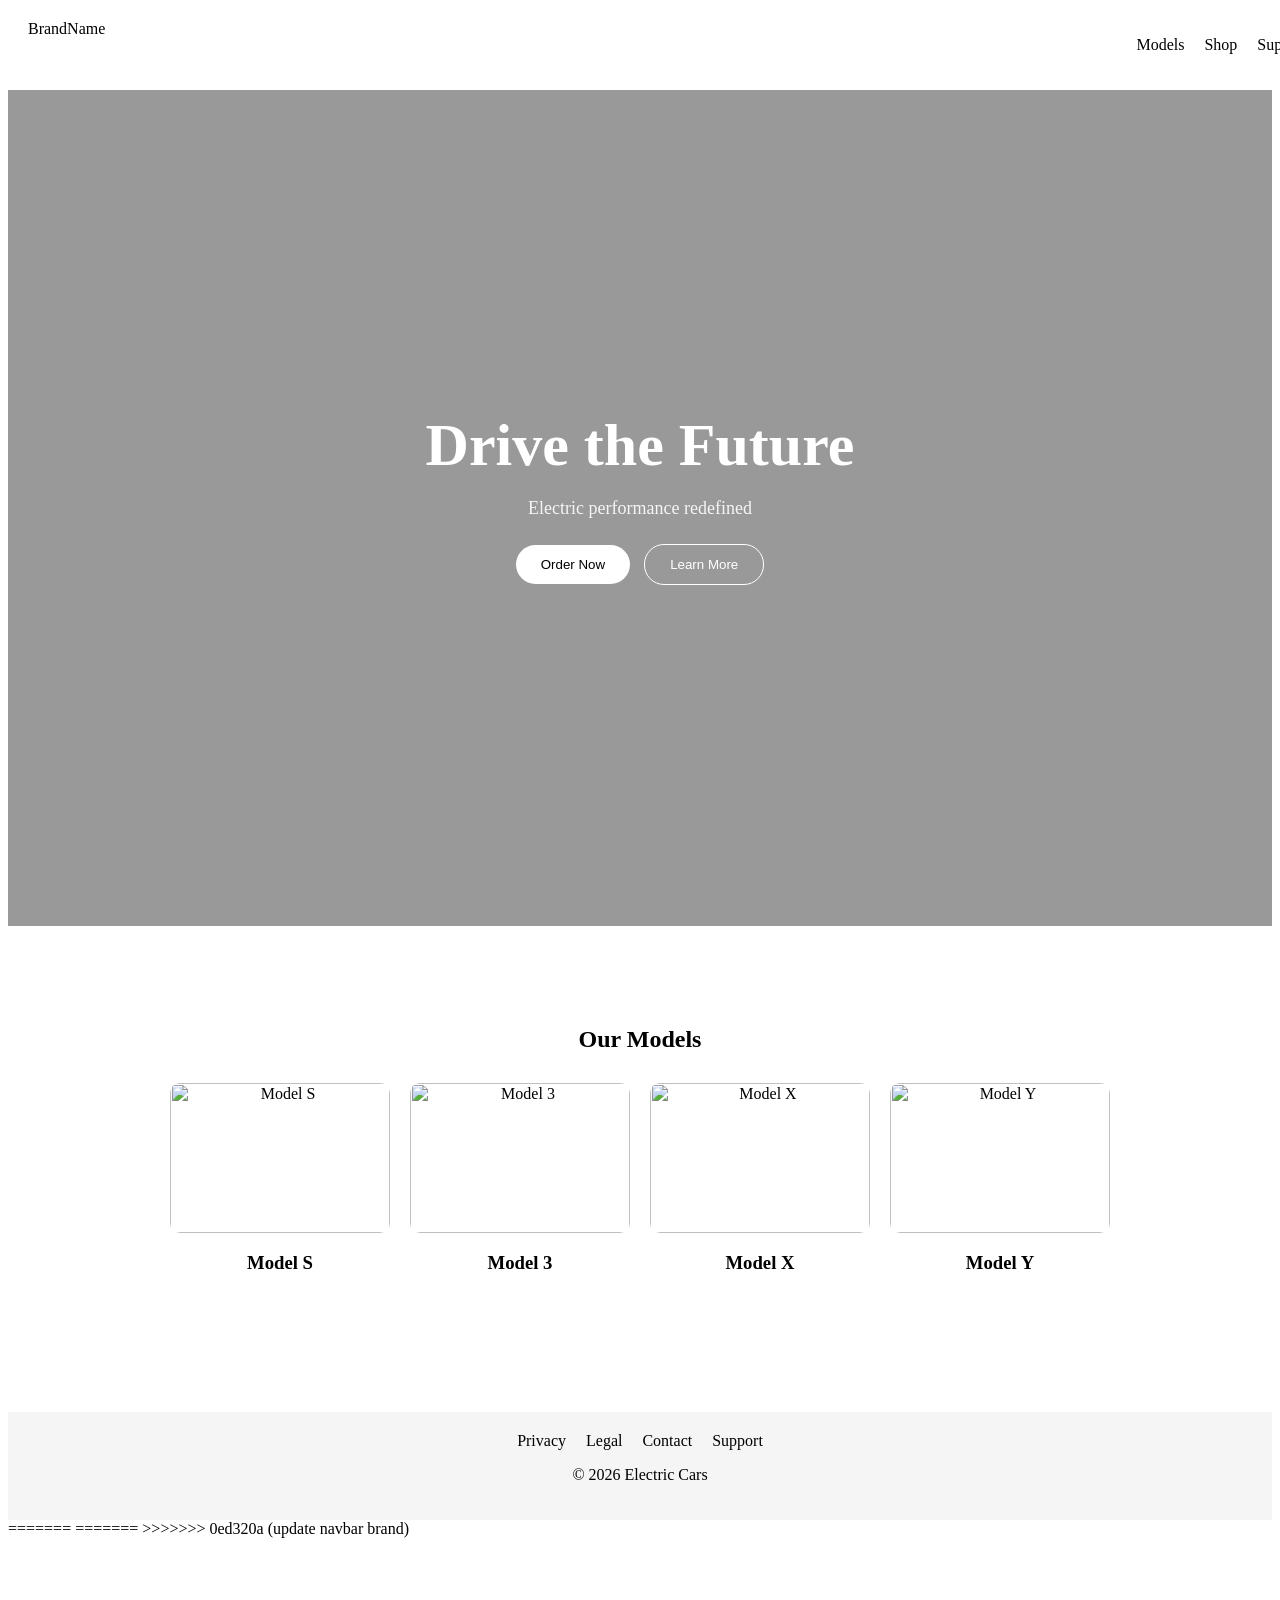
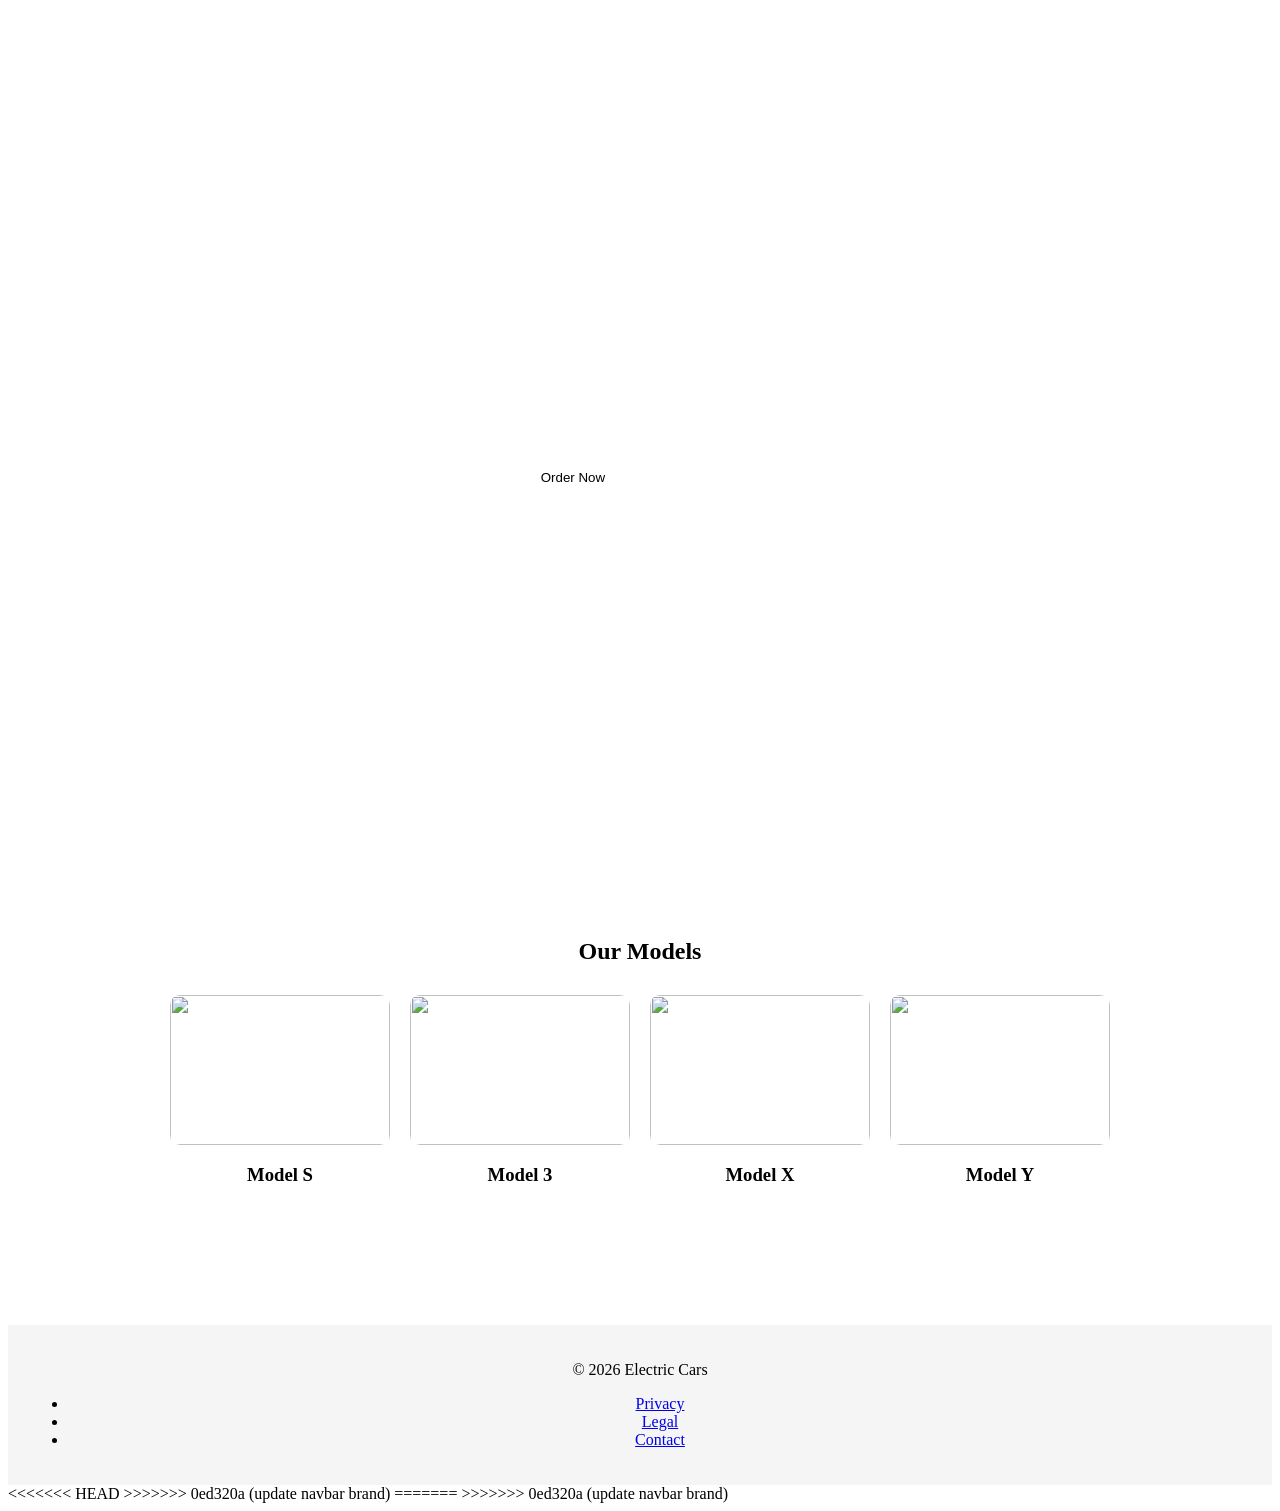
==== index.html @ 350b404e "update navbar brand" ====
<<<<<<< HEAD
<<<<<<< HEAD
<!DOCTYPE html>
<html lang="en">
<head>
  <link rel="stylesheet" href="styles.css">
  <meta charset="UTF-8" />
  <meta name="viewport" content="width=device-width, initial-scale=1.0"/>
  <title>Electric Cars</title>
  <link rel="stylesheet" href="styles.css"/>
</head>

<body>

  <!-- NAVBAR -->
  <nav class="navbar">
    <div class="logo">Electric</div>

    <ul class="nav-links">
      <li><a href="#">Models</a></li>
      <li><a href="#">Shop</a></li>
      <li><a href="#">Support</a></li>
    </ul>
  </nav>

  <!-- HERO -->
  <section class="hero">
    <div class="hero-overlay"></div>

    <div class="hero-content">
      <h1>Drive the Future</h1>
      <p>Electric performance redefined</p>

      <div class="buttons">
        <button class="btn primary">Order Now</button>
        <button class="btn secondary">Learn More</button>
      </div>
    </div>
  </section>

  <!-- MODELS -->
  <section class="models">
    <h2>Our Models</h2>

    <div class="model-grid">

      <div class="card">
        <img src="assets/model-s.jpg" alt="Model S">
        <h3>Model S</h3>
      </div>

      <div class="card">
        <img src="assets/model-3.jpg" alt="Model 3">
        <h3>Model 3</h3>
      </div>

      <div class="card">
        <img src="assets/model-x.jpg" alt="Model X">
        <h3>Model X</h3>
      </div>

      <div class="card">
        <img src="assets/model-y.jpg" alt="Model Y">
        <h3>Model Y</h3>
      </div>

    </div>
  </section>

  <!-- FOOTER -->
  <footer>
    <div class="footer-links">
      <a href="#">Privacy</a>
      <a href="#">Legal</a>
      <a href="#">Contact</a>
      <a href="#">Support</a>
    </div>

    <p>© 2026 Electric Cars</p>
  </footer>

</body>
</html>
=======
=======
>>>>>>> 0ed320a (update navbar brand)
<!DOCTYPE html>
<html lang="en">
<head>
  <meta charset="UTF-8">
  <meta name="viewport" content="width=device-width, initial-scale=1.0">
  <title>Electric Cars Landing Page</title>
  <link rel="stylesheet" href="styles.css">
</head>

<body>

  <!-- NAVBAR -->
  <nav class="navbar">
    <div class="logo">BrandName</div>

    <ul class="nav-links">
      <li><a href="#">Models</a></li>
      <li><a href="#">Shop</a></li>
      <li><a href="#">Support</a></li>
    </ul>
  </nav>


  <!-- HERO SECTION -->
  <section class="hero">
    <div class="hero-content">
      <h1>Your Main Headline Here</h1>
      <p>Your short tagline goes here</p>

      <div class="buttons">
        <button class="btn primary">Order Now</button>
        <button class="btn secondary">Learn More</button>
      </div>
    </div>
  </section>


  <!-- MODELS SECTION -->
  <section class="models">
    <h2>Our Models</h2>

    <div class="model-grid">

      <div class="card">
        <img src="assets/model-s.jpg" alt="">
        <h3>Model S</h3>
      </div>

      <div class="card">
        <img src="assets/model-3.jpg" alt="">
        <h3>Model 3</h3>
      </div>

      <div class="card">
        <img src="assets/model-x.jpg" alt="">
        <h3>Model X</h3>
      </div>

      <div class="card">
        <img src="assets/model-y.jpg" alt="">
        <h3>Model Y</h3>
      </div>

    </div>
  </section>


  <!-- FOOTER -->
  <footer>
    <p>© 2026 Electric Cars</p>

    <ul>
      <li><a href="#">Privacy</a></li>
      <li><a href="#">Legal</a></li>
      <li><a href="#">Contact</a></li>
    </ul>
  </footer>

</body>
<<<<<<< HEAD
</html>
>>>>>>> 0ed320a (update navbar brand)
=======
</html>
>>>>>>> 0ed320a (update navbar brand)
---- styles.css ----
<<<<<<< HEAD
<<<<<<< HEAD
/* RESET */
* {
  margin: 0;
  padding: 0;
  box-sizing: border-box;
  font-family: Arial, sans-serif;
}

/* NAVBAR */
.navbar {
  position: fixed;
  width: 100%;
  top: 0;
  display: flex;
  justify-content: space-between;
  padding: 20px;
  background: white;
  z-index: 1000;
}

.nav-links {
  display: flex;
  list-style: none;
  gap: 20px;
}

.nav-links a {
  text-decoration: none;
  color: black;
}

/* HERO */
.hero {
  height: 100vh;
  background: url("assets/hero.jpg") center/cover no-repeat;
  display: flex;
  align-items: center;
  justify-content: center;
  text-align: center;
  position: relative;
  color: white;
}

.hero-overlay {
  position: absolute;
  width: 100%;
  height: 100%;
  background: rgba(0,0,0,0.4);
}

.hero-content {
  position: relative;
  z-index: 2;
}

.hero h1 {
  font-size: 60px;
  margin-bottom: 10px;
}

.hero p {
  font-size: 18px;
  margin-bottom: 20px;
  opacity: 0.9;
}

/* BUTTONS */
.btn {
  padding: 12px 25px;
  border: none;
  cursor: pointer;
  margin: 5px;
  transition: 0.3s;
  border-radius: 20px;
}

.primary {
  background: white;
  color: black;
}

.secondary {
  background: transparent;
  border: 1px solid white;
  color: white;
}

.btn:hover {
  transform: scale(1.05);
}

/* MODELS */
.models {
  padding: 80px 20px;
  text-align: center;
}

.model-grid {
  display: flex;
  justify-content: center;
  gap: 20px;
  flex-wrap: wrap;
  margin-top: 30px;
}

.card {
  width: 220px;
  transition: 0.3s;
}

.card img {
  width: 100%;
  height: 150px;
  object-fit: cover;
  border-radius: 10px;
}

.card:hover {
  transform: translateY(-10px);
}

/* FOOTER */
footer {
  background: #f5f5f5;
  text-align: center;
  padding: 20px;
  margin-top: 40px;
}

.footer-links {
  display: flex;
  justify-content: center;
  gap: 20px;
  margin-bottom: 10px;
}

.footer-links a {
  text-decoration: none;
  color: black;
}

/* RESPONSIVE */
@media (max-width: 768px) {
  .hero h1 {
    font-size: 35px;
  }

  .model-grid {
    flex-direction: column;
    align-items: center;
  }
=======
=======
>>>>>>> 0ed320a (update navbar brand)
* {
  margin: 0;
  padding: 0;
  box-sizing: border-box;
  font-family: Arial, sans-serif;
}

/* NAVBAR */
.navbar {
  display: flex;
  justify-content: space-between;
  padding: 20px;
  position: sticky;
  top: 0;
  background: white;
}

.nav-links {
  display: flex;
  gap: 20px;
  list-style: none;
}

/* HERO */
.hero {
  height: 90vh;
  background: url("assets/hero.jpg") center/cover no-repeat;
  display: flex;
  align-items: center;
  padding-left: 50px;
  color: white;
}

.hero-content h1 {
  font-size: 50px;
}

/* BUTTONS */
.btn {
  padding: 10px 20px;
  border: none;
  cursor: pointer;
  margin-right: 10px;
}

.primary {
  background: white;
  color: black;
}

.secondary {
  background: transparent;
  border: 1px solid white;
  color: white;
}

/* MODELS */
.models {
  padding: 50px;
  text-align: center;
}

.model-grid {
  display: flex;
  justify-content: center;
  gap: 20px;
  flex-wrap: wrap;
}

.card {
  width: 200px;
}

.card img {
  width: 100%;
  border-radius: 10px;
}

/* FOOTER */
footer {
  display: flex;
  justify-content: space-between;
  padding: 20px;
  background: #f5f5f5;
}

footer ul {
  display: flex;
  gap: 15px;
  list-style: none;
}

/* RESPONSIVE (BONUS) */
@media (max-width: 768px) {
  .hero-content h1 {
    font-size: 30px;
  }

  .model-grid {
    flex-direction: column;
    align-items: center;
  }

  footer {
    flex-direction: column;
    gap: 10px;
    text-align: center;
  }
<<<<<<< HEAD
>>>>>>> 0ed320a (update navbar brand)
=======
>>>>>>> 0ed320a (update navbar brand)
}
---- styles.css ----
<<<<<<< HEAD
<<<<<<< HEAD
/* RESET */
* {
  margin: 0;
  padding: 0;
  box-sizing: border-box;
  font-family: Arial, sans-serif;
}

/* NAVBAR */
.navbar {
  position: fixed;
  width: 100%;
  top: 0;
  display: flex;
  justify-content: space-between;
  padding: 20px;
  background: white;
  z-index: 1000;
}

.nav-links {
  display: flex;
  list-style: none;
  gap: 20px;
}

.nav-links a {
  text-decoration: none;
  color: black;
}

/* HERO */
.hero {
  height: 100vh;
  background: url("assets/hero.jpg") center/cover no-repeat;
  display: flex;
  align-items: center;
  justify-content: center;
  text-align: center;
  position: relative;
  color: white;
}

.hero-overlay {
  position: absolute;
  width: 100%;
  height: 100%;
  background: rgba(0,0,0,0.4);
}

.hero-content {
  position: relative;
  z-index: 2;
}

.hero h1 {
  font-size: 60px;
  margin-bottom: 10px;
}

.hero p {
  font-size: 18px;
  margin-bottom: 20px;
  opacity: 0.9;
}

/* BUTTONS */
.btn {
  padding: 12px 25px;
  border: none;
  cursor: pointer;
  margin: 5px;
  transition: 0.3s;
  border-radius: 20px;
}

.primary {
  background: white;
  color: black;
}

.secondary {
  background: transparent;
  border: 1px solid white;
  color: white;
}

.btn:hover {
  transform: scale(1.05);
}

/* MODELS */
.models {
  padding: 80px 20px;
  text-align: center;
}

.model-grid {
  display: flex;
  justify-content: center;
  gap: 20px;
  flex-wrap: wrap;
  margin-top: 30px;
}

.card {
  width: 220px;
  transition: 0.3s;
}

.card img {
  width: 100%;
  height: 150px;
  object-fit: cover;
  border-radius: 10px;
}

.card:hover {
  transform: translateY(-10px);
}

/* FOOTER */
footer {
  background: #f5f5f5;
  text-align: center;
  padding: 20px;
  margin-top: 40px;
}

.footer-links {
  display: flex;
  justify-content: center;
  gap: 20px;
  margin-bottom: 10px;
}

.footer-links a {
  text-decoration: none;
  color: black;
}

/* RESPONSIVE */
@media (max-width: 768px) {
  .hero h1 {
    font-size: 35px;
  }

  .model-grid {
    flex-direction: column;
    align-items: center;
  }
=======
=======
>>>>>>> 0ed320a (update navbar brand)
* {
  margin: 0;
  padding: 0;
  box-sizing: border-box;
  font-family: Arial, sans-serif;
}

/* NAVBAR */
.navbar {
  display: flex;
  justify-content: space-between;
  padding: 20px;
  position: sticky;
  top: 0;
  background: white;
}

.nav-links {
  display: flex;
  gap: 20px;
  list-style: none;
}

/* HERO */
.hero {
  height: 90vh;
  background: url("assets/hero.jpg") center/cover no-repeat;
  display: flex;
  align-items: center;
  padding-left: 50px;
  color: white;
}

.hero-content h1 {
  font-size: 50px;
}

/* BUTTONS */
.btn {
  padding: 10px 20px;
  border: none;
  cursor: pointer;
  margin-right: 10px;
}

.primary {
  background: white;
  color: black;
}

.secondary {
  background: transparent;
  border: 1px solid white;
  color: white;
}

/* MODELS */
.models {
  padding: 50px;
  text-align: center;
}

.model-grid {
  display: flex;
  justify-content: center;
  gap: 20px;
  flex-wrap: wrap;
}

.card {
  width: 200px;
}

.card img {
  width: 100%;
  border-radius: 10px;
}

/* FOOTER */
footer {
  display: flex;
  justify-content: space-between;
  padding: 20px;
  background: #f5f5f5;
}

footer ul {
  display: flex;
  gap: 15px;
  list-style: none;
}

/* RESPONSIVE (BONUS) */
@media (max-width: 768px) {
  .hero-content h1 {
    font-size: 30px;
  }

  .model-grid {
    flex-direction: column;
    align-items: center;
  }

  footer {
    flex-direction: column;
    gap: 10px;
    text-align: center;
  }
<<<<<<< HEAD
>>>>>>> 0ed320a (update navbar brand)
=======
>>>>>>> 0ed320a (update navbar brand)
}
---- styles.css ----
<<<<<<< HEAD
<<<<<<< HEAD
/* RESET */
* {
  margin: 0;
  padding: 0;
  box-sizing: border-box;
  font-family: Arial, sans-serif;
}

/* NAVBAR */
.navbar {
  position: fixed;
  width: 100%;
  top: 0;
  display: flex;
  justify-content: space-between;
  padding: 20px;
  background: white;
  z-index: 1000;
}

.nav-links {
  display: flex;
  list-style: none;
  gap: 20px;
}

.nav-links a {
  text-decoration: none;
  color: black;
}

/* HERO */
.hero {
  height: 100vh;
  background: url("assets/hero.jpg") center/cover no-repeat;
  display: flex;
  align-items: center;
  justify-content: center;
  text-align: center;
  position: relative;
  color: white;
}

.hero-overlay {
  position: absolute;
  width: 100%;
  height: 100%;
  background: rgba(0,0,0,0.4);
}

.hero-content {
  position: relative;
  z-index: 2;
}

.hero h1 {
  font-size: 60px;
  margin-bottom: 10px;
}

.hero p {
  font-size: 18px;
  margin-bottom: 20px;
  opacity: 0.9;
}

/* BUTTONS */
.btn {
  padding: 12px 25px;
  border: none;
  cursor: pointer;
  margin: 5px;
  transition: 0.3s;
  border-radius: 20px;
}

.primary {
  background: white;
  color: black;
}

.secondary {
  background: transparent;
  border: 1px solid white;
  color: white;
}

.btn:hover {
  transform: scale(1.05);
}

/* MODELS */
.models {
  padding: 80px 20px;
  text-align: center;
}

.model-grid {
  display: flex;
  justify-content: center;
  gap: 20px;
  flex-wrap: wrap;
  margin-top: 30px;
}

.card {
  width: 220px;
  transition: 0.3s;
}

.card img {
  width: 100%;
  height: 150px;
  object-fit: cover;
  border-radius: 10px;
}

.card:hover {
  transform: translateY(-10px);
}

/* FOOTER */
footer {
  background: #f5f5f5;
  text-align: center;
  padding: 20px;
  margin-top: 40px;
}

.footer-links {
  display: flex;
  justify-content: center;
  gap: 20px;
  margin-bottom: 10px;
}

.footer-links a {
  text-decoration: none;
  color: black;
}

/* RESPONSIVE */
@media (max-width: 768px) {
  .hero h1 {
    font-size: 35px;
  }

  .model-grid {
    flex-direction: column;
    align-items: center;
  }
=======
=======
>>>>>>> 0ed320a (update navbar brand)
* {
  margin: 0;
  padding: 0;
  box-sizing: border-box;
  font-family: Arial, sans-serif;
}

/* NAVBAR */
.navbar {
  display: flex;
  justify-content: space-between;
  padding: 20px;
  position: sticky;
  top: 0;
  background: white;
}

.nav-links {
  display: flex;
  gap: 20px;
  list-style: none;
}

/* HERO */
.hero {
  height: 90vh;
  background: url("assets/hero.jpg") center/cover no-repeat;
  display: flex;
  align-items: center;
  padding-left: 50px;
  color: white;
}

.hero-content h1 {
  font-size: 50px;
}

/* BUTTONS */
.btn {
  padding: 10px 20px;
  border: none;
  cursor: pointer;
  margin-right: 10px;
}

.primary {
  background: white;
  color: black;
}

.secondary {
  background: transparent;
  border: 1px solid white;
  color: white;
}

/* MODELS */
.models {
  padding: 50px;
  text-align: center;
}

.model-grid {
  display: flex;
  justify-content: center;
  gap: 20px;
  flex-wrap: wrap;
}

.card {
  width: 200px;
}

.card img {
  width: 100%;
  border-radius: 10px;
}

/* FOOTER */
footer {
  display: flex;
  justify-content: space-between;
  padding: 20px;
  background: #f5f5f5;
}

footer ul {
  display: flex;
  gap: 15px;
  list-style: none;
}

/* RESPONSIVE (BONUS) */
@media (max-width: 768px) {
  .hero-content h1 {
    font-size: 30px;
  }

  .model-grid {
    flex-direction: column;
    align-items: center;
  }

  footer {
    flex-direction: column;
    gap: 10px;
    text-align: center;
  }
<<<<<<< HEAD
>>>>>>> 0ed320a (update navbar brand)
=======
>>>>>>> 0ed320a (update navbar brand)
}
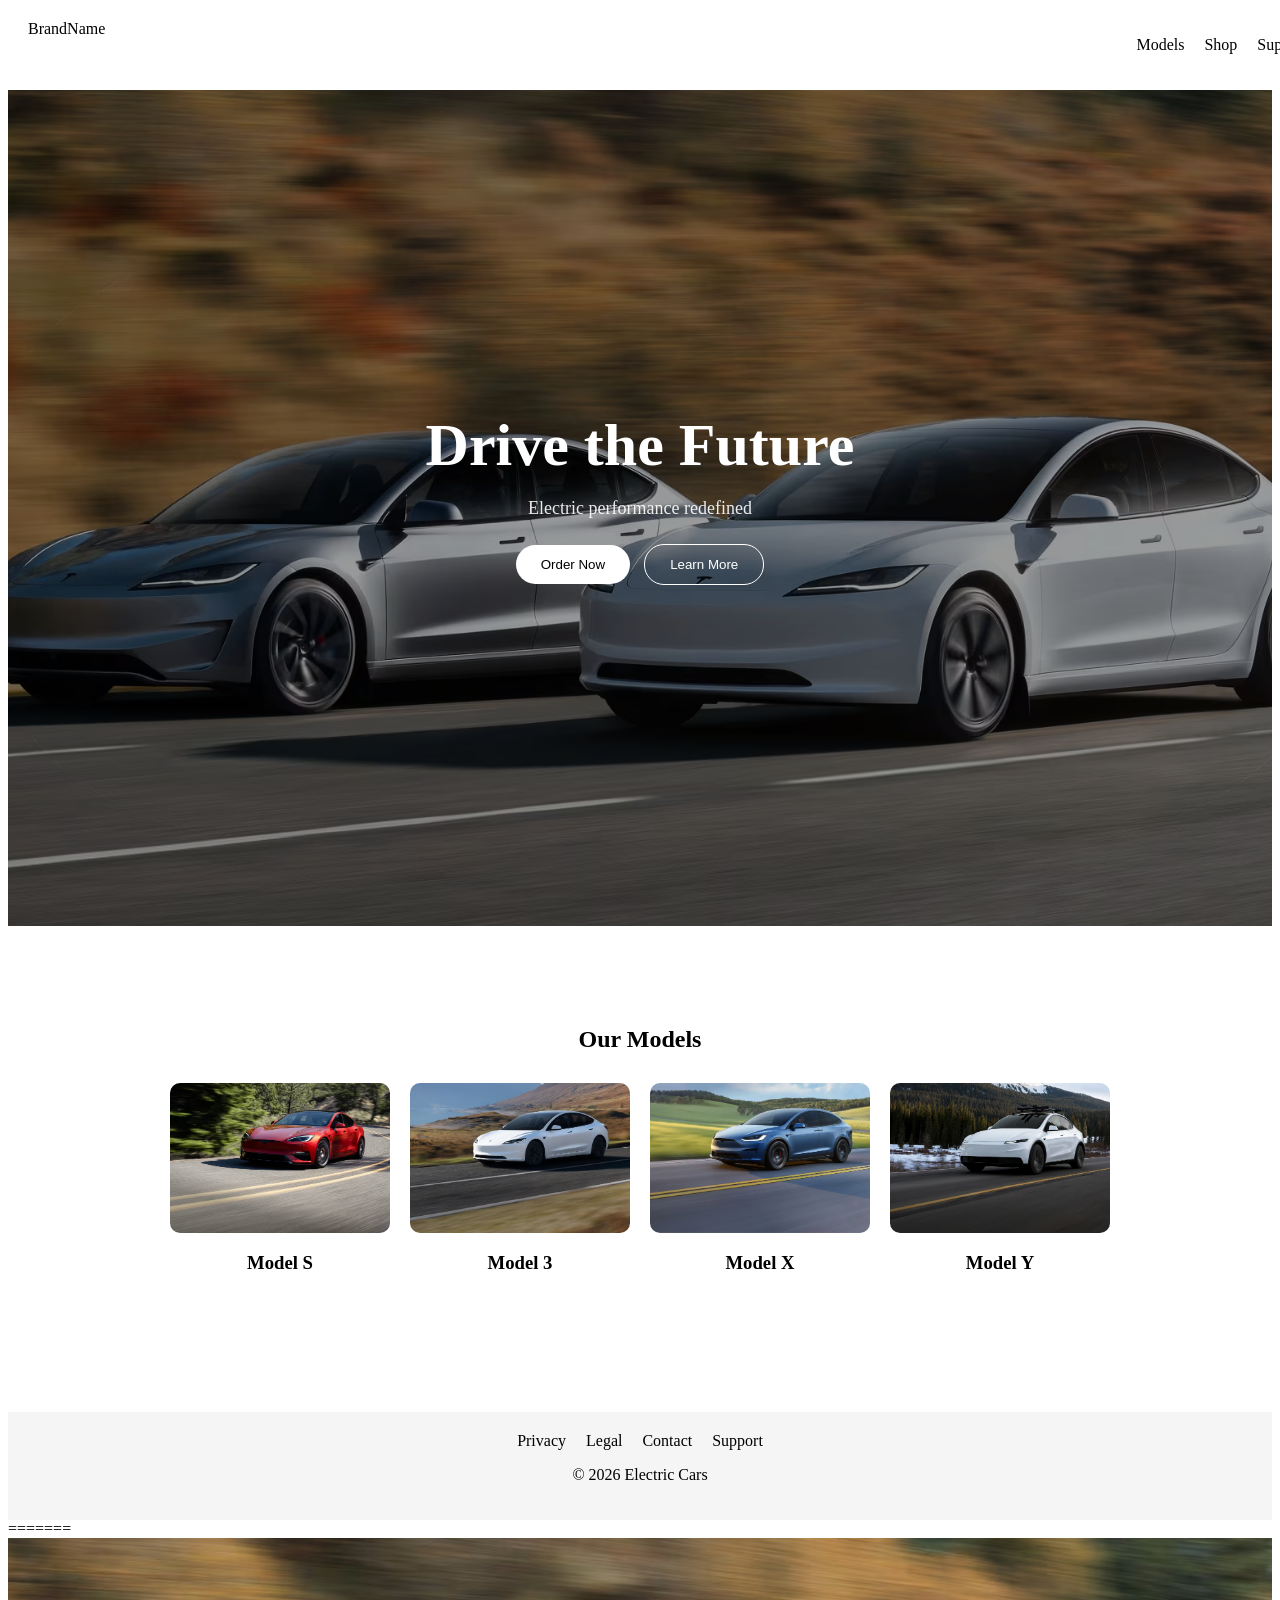
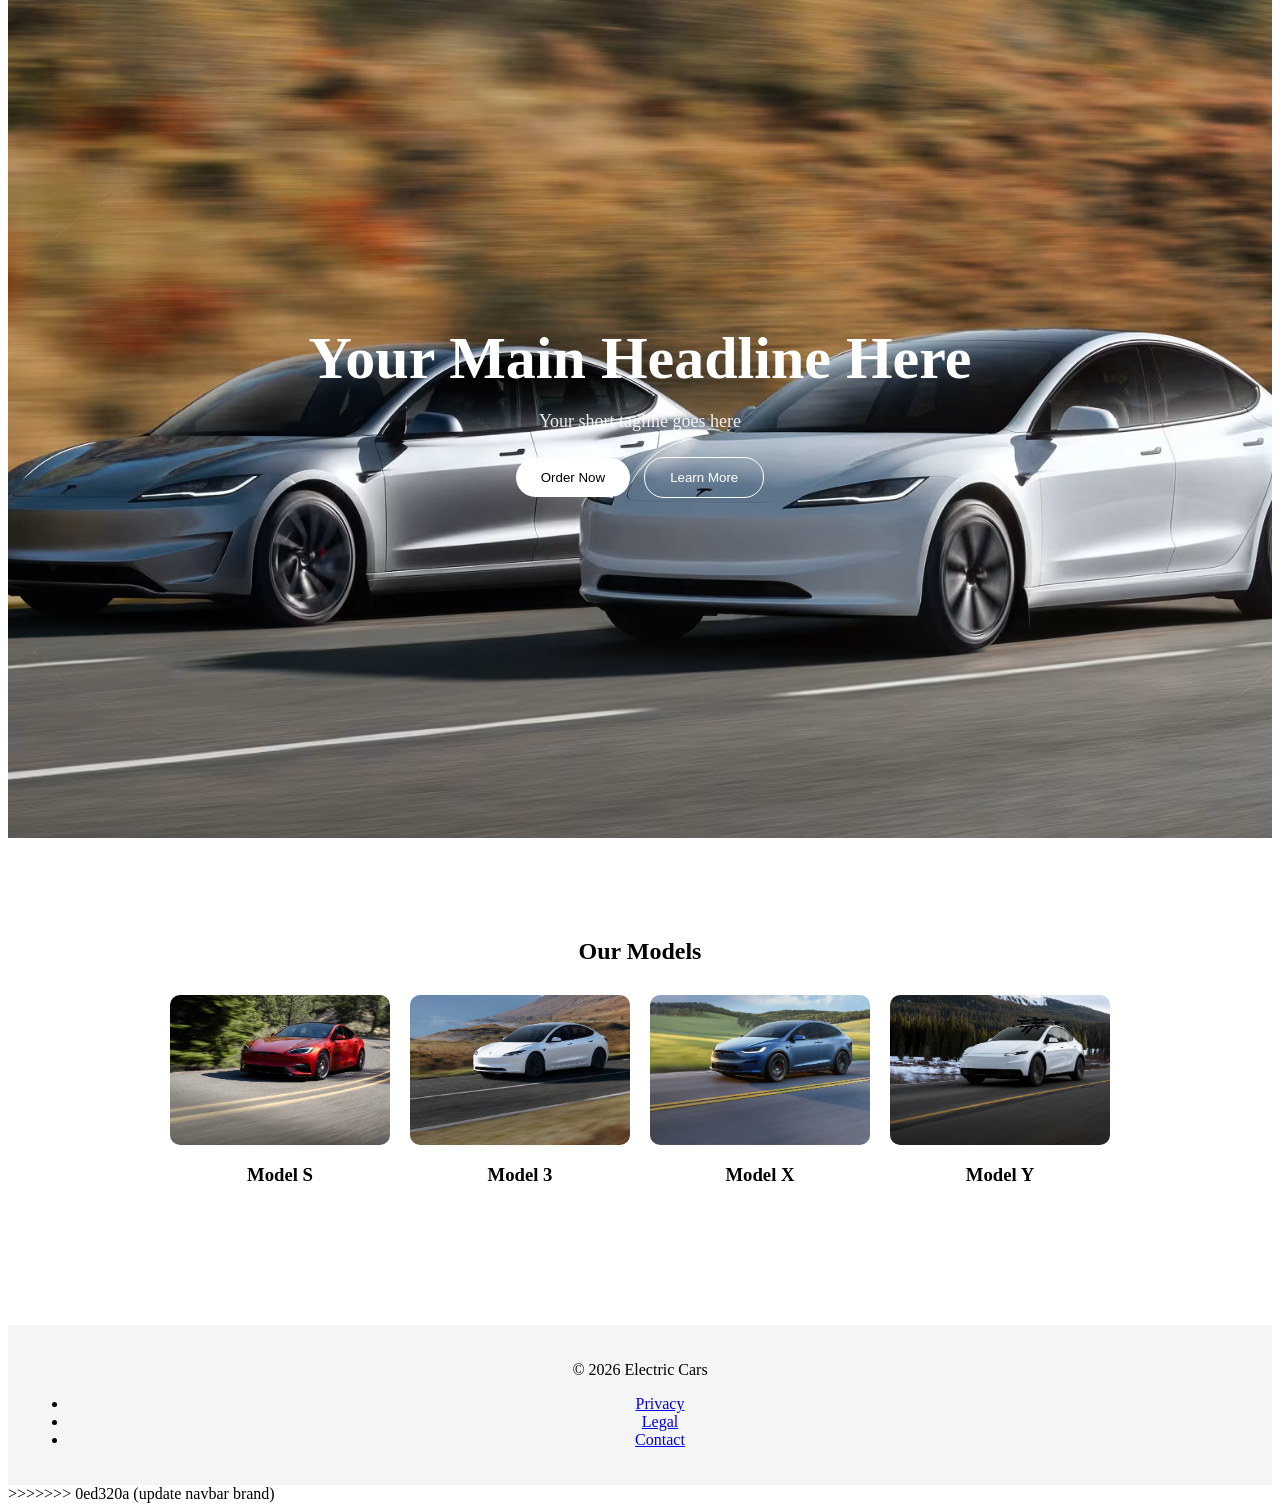
==== commit feeb020e: "Add files via upload" ====
--- a/index.html
+++ b/index.html
@@ -1,4 +1,3 @@
-<<<<<<< HEAD
 <<<<<<< HEAD
 <!DOCTYPE html>
 <html lang="en">
@@ -82,8 +81,6 @@
 </body>
 </html>
 =======
-=======
->>>>>>> 0ed320a (update navbar brand)
 <!DOCTYPE html>
 <html lang="en">
 <head>
@@ -163,9 +160,5 @@
   </footer>
 
 </body>
-<<<<<<< HEAD
 </html>
 >>>>>>> 0ed320a (update navbar brand)
-=======
-</html>
->>>>>>> 0ed320a (update navbar brand)
--- a/styles.css
+++ b/styles.css
@@ -1,4 +1,3 @@
-<<<<<<< HEAD
 <<<<<<< HEAD
 /* RESET */
 * {
@@ -152,8 +151,6 @@
     align-items: center;
   }
 =======
-=======
->>>>>>> 0ed320a (update navbar brand)
 * {
   margin: 0;
   padding: 0;
@@ -262,8 +259,5 @@
     gap: 10px;
     text-align: center;
   }
-<<<<<<< HEAD
->>>>>>> 0ed320a (update navbar brand)
-=======
 >>>>>>> 0ed320a (update navbar brand)
 }
--- a/styles.css
+++ b/styles.css
@@ -1,4 +1,3 @@
-<<<<<<< HEAD
 <<<<<<< HEAD
 /* RESET */
 * {
@@ -152,8 +151,6 @@
     align-items: center;
   }
 =======
-=======
->>>>>>> 0ed320a (update navbar brand)
 * {
   margin: 0;
   padding: 0;
@@ -262,8 +259,5 @@
     gap: 10px;
     text-align: center;
   }
-<<<<<<< HEAD
->>>>>>> 0ed320a (update navbar brand)
-=======
 >>>>>>> 0ed320a (update navbar brand)
 }
--- a/styles.css
+++ b/styles.css
@@ -1,4 +1,3 @@
-<<<<<<< HEAD
 <<<<<<< HEAD
 /* RESET */
 * {
@@ -152,8 +151,6 @@
     align-items: center;
   }
 =======
-=======
->>>>>>> 0ed320a (update navbar brand)
 * {
   margin: 0;
   padding: 0;
@@ -262,8 +259,5 @@
     gap: 10px;
     text-align: center;
   }
-<<<<<<< HEAD
->>>>>>> 0ed320a (update navbar brand)
-=======
 >>>>>>> 0ed320a (update navbar brand)
 }
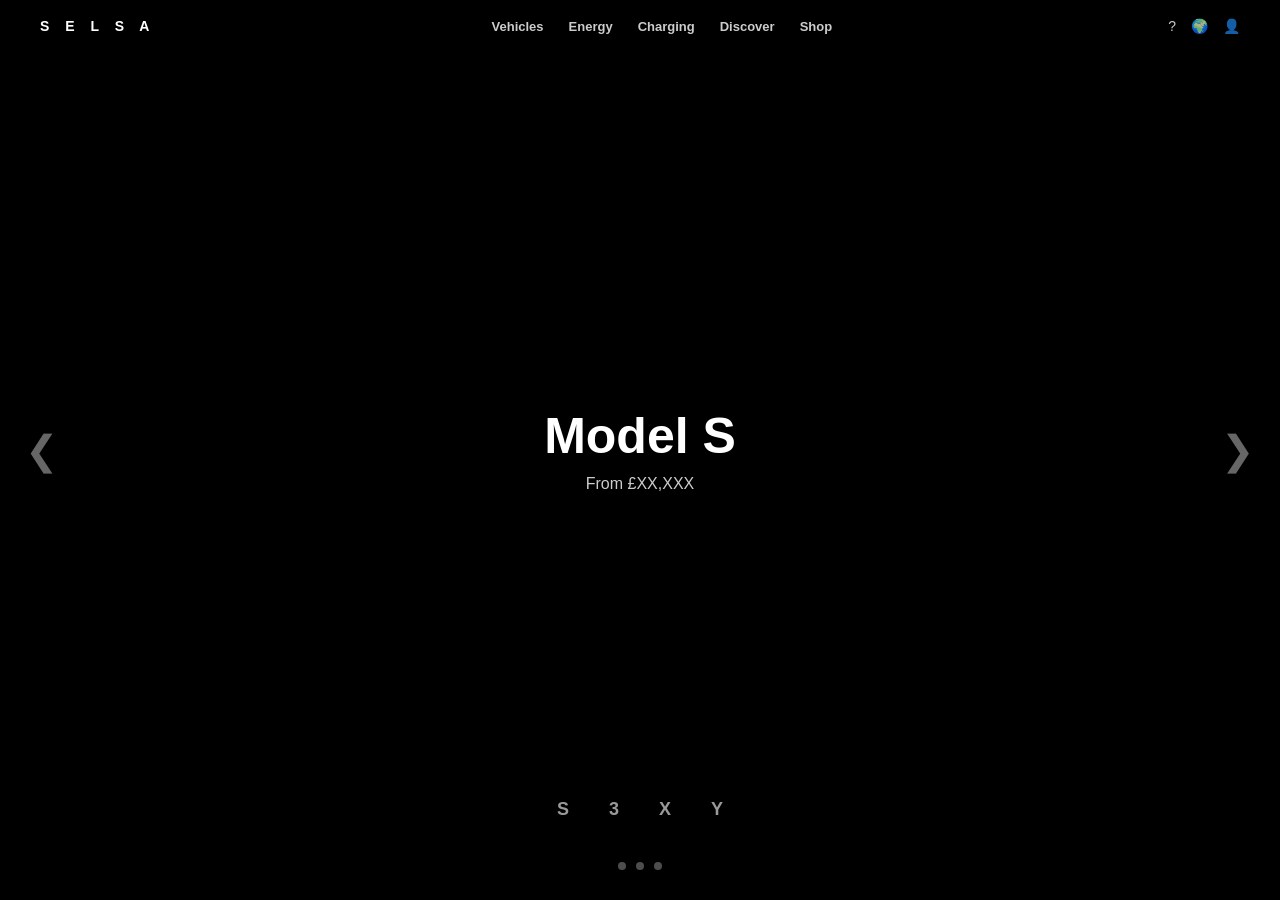
==== commit f00c86bf: "update UI / layout changes" ====
--- a/index.html
+++ b/index.html
@@ -1,164 +1,209 @@
-<<<<<<< HEAD
 <!DOCTYPE html>
 <html lang="en">
 <head>
-  <link rel="stylesheet" href="styles.css">
-  <meta charset="UTF-8" />
-  <meta name="viewport" content="width=device-width, initial-scale=1.0"/>
-  <title>Electric Cars</title>
-  <link rel="stylesheet" href="styles.css"/>
+<meta charset="UTF-8">
+<meta name="viewport" content="width=device-width, initial-scale=1.0">
+<title>SELSA Clone</title>
+
+<style>
+* {
+  margin: 0;
+  padding: 0;
+  box-sizing: border-box;
+  font-family: Arial, sans-serif;
+}
+
+body {
+  background: black;
+  color: white;
+}
+
+/* ================= NAVBAR ================= */
+nav {
+  position: fixed;
+  top: 0;
+  width: 100%;
+  display: flex;
+  justify-content: space-between;
+  align-items: center;
+  padding: 18px 40px;
+  z-index: 1000;
+}
+
+/* LEFT LOGO */
+.logo {
+  font-weight: bold;
+  letter-spacing: 6px;
+  font-size: 14px;
+}
+
+/* CENTER MENU */
+.menu {
+  display: flex;
+  gap: 25px;
+  font-weight: 600;
+  font-size: 13px;
+}
+
+.menu a {
+  text-decoration: none;
+  color: white;
+  opacity: 0.8;
+  transition: 0.3s;
+}
+
+.menu a:hover {
+  opacity: 1;
+}
+
+/* RIGHT ICONS */
+.icons {
+  display: flex;
+  gap: 15px;
+  font-size: 14px;
+  opacity: 0.8;
+}
+
+/* ================= HERO ================= */
+.hero {
+  height: 100vh;
+  background: url("https://tesla-cdn.thron.com/delivery/public/image/tesla/Model-S-Hero") center/cover no-repeat;
+  display: flex;
+  flex-direction: column;
+  justify-content: center;
+  align-items: center;
+  text-align: center;
+  position: relative;
+}
+
+/* MODEL TEXT */
+.hero h1 {
+  font-size: 50px;
+  font-weight: bold;
+}
+
+.hero p {
+  margin-top: 10px;
+  opacity: 0.8;
+}
+
+/* ================= ARROWS ================= */
+.arrow {
+  position: absolute;
+  top: 50%;
+  transform: translateY(-50%);
+  font-size: 40px;
+  opacity: 0.4;
+  cursor: pointer;
+  transition: 0.3s;
+}
+
+.arrow:hover {
+  opacity: 1;
+  transform: translateY(-50%) scale(1.2);
+}
+
+.left {
+  left: 25px;
+}
+
+.right {
+  right: 25px;
+}
+
+/* ================= DOTS ================= */
+.dots {
+  position: absolute;
+  bottom: 30px;
+  display: flex;
+  gap: 10px;
+}
+
+.dots span {
+  width: 8px;
+  height: 8px;
+  border-radius: 50%;
+  background: white;
+  opacity: 0.3;
+  transition: 0.3s;
+  cursor: pointer;
+}
+
+.dots span:hover {
+  opacity: 1;
+  transform: scale(1.5);
+}
+
+/* ================= MODELS ================= */
+.models {
+  position: absolute;
+  bottom: 80px;
+  display: flex;
+  gap: 40px;
+  font-size: 18px;
+  font-weight: bold;
+}
+
+.models div {
+  opacity: 0.6;
+  transition: 0.3s;
+  cursor: pointer;
+}
+
+.models div:hover {
+  opacity: 1;
+  transform: scale(1.1);
+}
+
+</style>
 </head>
 
 <body>
 
-  <!-- NAVBAR -->
-  <nav class="navbar">
-    <div class="logo">Electric</div>
-
-    <ul class="nav-links">
-      <li><a href="#">Models</a></li>
-      <li><a href="#">Shop</a></li>
-      <li><a href="#">Support</a></li>
-    </ul>
-  </nav>
-
-  <!-- HERO -->
-  <section class="hero">
-    <div class="hero-overlay"></div>
-
-    <div class="hero-content">
-      <h1>Drive the Future</h1>
-      <p>Electric performance redefined</p>
-
-      <div class="buttons">
-        <button class="btn primary">Order Now</button>
-        <button class="btn secondary">Learn More</button>
-      </div>
-    </div>
-  </section>
+<!-- ================= NAVBAR ================= -->
+<nav>
+  <div class="logo">S E L S A</div>
+
+  <div class="menu">
+    <a href="#">Vehicles</a>
+    <a href="#">Energy</a>
+    <a href="#">Charging</a>
+    <a href="#">Discover</a>
+    <a href="#">Shop</a>
+  </div>
+
+  <div class="icons">
+    <span>?</span>
+    <span>🌍</span>
+    <span>👤</span>
+  </div>
+</nav>
+
+<!-- ================= HERO ================= -->
+<section class="hero">
+
+  <div class="arrow left">&#10094;</div>
+  <div class="arrow right">&#10095;</div>
+
+  <h1>Model S</h1>
+  <p>From £XX,XXX</p>
 
   <!-- MODELS -->
-  <section class="models">
-    <h2>Our Models</h2>
-
-    <div class="model-grid">
-
-      <div class="card">
-        <img src="assets/model-s.jpg" alt="Model S">
-        <h3>Model S</h3>
-      </div>
-
-      <div class="card">
-        <img src="assets/model-3.jpg" alt="Model 3">
-        <h3>Model 3</h3>
-      </div>
-
-      <div class="card">
-        <img src="assets/model-x.jpg" alt="Model X">
-        <h3>Model X</h3>
-      </div>
-
-      <div class="card">
-        <img src="assets/model-y.jpg" alt="Model Y">
-        <h3>Model Y</h3>
-      </div>
-
-    </div>
-  </section>
-
-  <!-- FOOTER -->
-  <footer>
-    <div class="footer-links">
-      <a href="#">Privacy</a>
-      <a href="#">Legal</a>
-      <a href="#">Contact</a>
-      <a href="#">Support</a>
-    </div>
-
-    <p>© 2026 Electric Cars</p>
-  </footer>
+  <div class="models">
+    <div>S</div>
+    <div>3</div>
+    <div>X</div>
+    <div>Y</div>
+  </div>
+
+  <!-- DOTS -->
+  <div class="dots">
+    <span></span>
+    <span></span>
+    <span></span>
+  </div>
+
+</section>
 
 </body>
-</html>
-=======
-<!DOCTYPE html>
-<html lang="en">
-<head>
-  <meta charset="UTF-8">
-  <meta name="viewport" content="width=device-width, initial-scale=1.0">
-  <title>Electric Cars Landing Page</title>
-  <link rel="stylesheet" href="styles.css">
-</head>
-
-<body>
-
-  <!-- NAVBAR -->
-  <nav class="navbar">
-    <div class="logo">BrandName</div>
-
-    <ul class="nav-links">
-      <li><a href="#">Models</a></li>
-      <li><a href="#">Shop</a></li>
-      <li><a href="#">Support</a></li>
-    </ul>
-  </nav>
-
-
-  <!-- HERO SECTION -->
-  <section class="hero">
-    <div class="hero-content">
-      <h1>Your Main Headline Here</h1>
-      <p>Your short tagline goes here</p>
-
-      <div class="buttons">
-        <button class="btn primary">Order Now</button>
-        <button class="btn secondary">Learn More</button>
-      </div>
-    </div>
-  </section>
-
-
-  <!-- MODELS SECTION -->
-  <section class="models">
-    <h2>Our Models</h2>
-
-    <div class="model-grid">
-
-      <div class="card">
-        <img src="assets/model-s.jpg" alt="">
-        <h3>Model S</h3>
-      </div>
-
-      <div class="card">
-        <img src="assets/model-3.jpg" alt="">
-        <h3>Model 3</h3>
-      </div>
-
-      <div class="card">
-        <img src="assets/model-x.jpg" alt="">
-        <h3>Model X</h3>
-      </div>
-
-      <div class="card">
-        <img src="assets/model-y.jpg" alt="">
-        <h3>Model Y</h3>
-      </div>
-
-    </div>
-  </section>
-
-
-  <!-- FOOTER -->
-  <footer>
-    <p>© 2026 Electric Cars</p>
-
-    <ul>
-      <li><a href="#">Privacy</a></li>
-      <li><a href="#">Legal</a></li>
-      <li><a href="#">Contact</a></li>
-    </ul>
-  </footer>
-
-</body>
-</html>
->>>>>>> 0ed320a (update navbar brand)
+</html>
